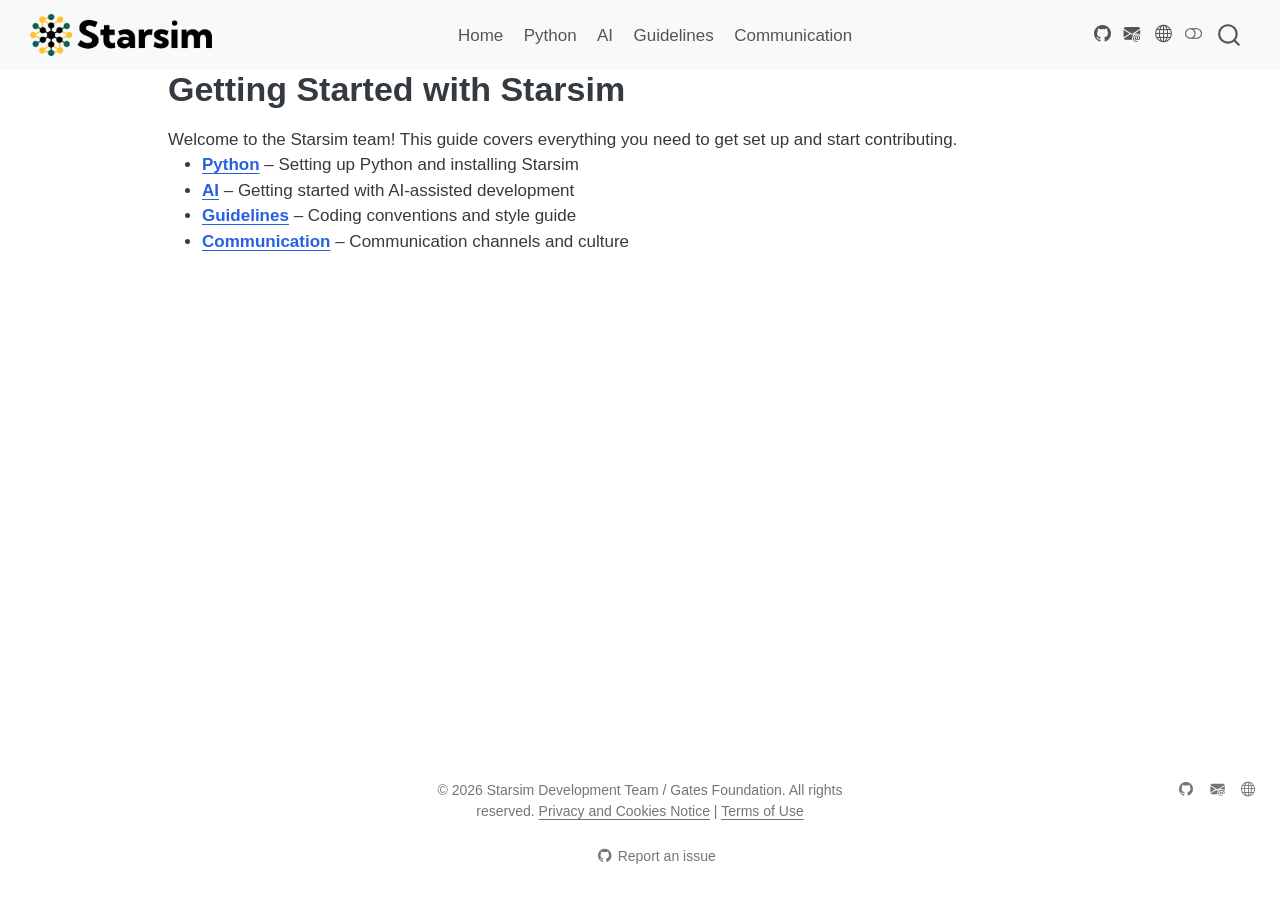
==== index.html @ bd4dba7e "Built site for gh-pages" ====
<!DOCTYPE html>
<html xmlns="http://www.w3.org/1999/xhtml" lang="en" xml:lang="en"><head>

<meta charset="utf-8">
<meta name="generator" content="quarto-1.6.42">

<meta name="viewport" content="width=device-width, initial-scale=1.0, user-scalable=yes">


<title>Getting Started with Starsim</title>
<style>
code{white-space: pre-wrap;}
span.smallcaps{font-variant: small-caps;}
div.columns{display: flex; gap: min(4vw, 1.5em);}
div.column{flex: auto; overflow-x: auto;}
div.hanging-indent{margin-left: 1.5em; text-indent: -1.5em;}
ul.task-list{list-style: none;}
ul.task-list li input[type="checkbox"] {
  width: 0.8em;
  margin: 0 0.8em 0.2em -1em; /* quarto-specific, see https://github.com/quarto-dev/quarto-cli/issues/4556 */ 
  vertical-align: middle;
}
</style>


<script src="site_libs/quarto-nav/quarto-nav.js"></script>
<script src="site_libs/quarto-nav/headroom.min.js"></script>
<script src="site_libs/clipboard/clipboard.min.js"></script>
<script src="site_libs/quarto-search/autocomplete.umd.js"></script>
<script src="site_libs/quarto-search/fuse.min.js"></script>
<script src="site_libs/quarto-search/quarto-search.js"></script>
<meta name="quarto:offset" content="./">
<link href=".//assets/favicon.ico" rel="icon">
<script src="site_libs/quarto-html/quarto.js"></script>
<script src="site_libs/quarto-html/popper.min.js"></script>
<script src="site_libs/quarto-html/tippy.umd.min.js"></script>
<script src="site_libs/quarto-html/anchor.min.js"></script>
<link href="site_libs/quarto-html/tippy.css" rel="stylesheet">
<link href="site_libs/quarto-html/quarto-syntax-highlighting-de84f8d6bb715db06a919283c2d1e787.css" rel="stylesheet" class="quarto-color-scheme" id="quarto-text-highlighting-styles">
<link href="site_libs/quarto-html/quarto-syntax-highlighting-dark-9a023c9ade86a60361e96e3e3f11bc54.css" rel="prefetch" class="quarto-color-scheme quarto-color-alternate" id="quarto-text-highlighting-styles">
<script src="site_libs/bootstrap/bootstrap.min.js"></script>
<link href="site_libs/bootstrap/bootstrap-icons.css" rel="stylesheet">
<link href="site_libs/bootstrap/bootstrap-59543038ce2dbea0d2434f74fa4d1829.min.css" rel="stylesheet" append-hash="true" class="quarto-color-scheme" id="quarto-bootstrap" data-mode="light">
<link href="site_libs/bootstrap/bootstrap-dark-7ea877b0c499ea30230d408925a201b3.min.css" rel="prefetch" append-hash="true" class="quarto-color-scheme quarto-color-alternate" id="quarto-bootstrap" data-mode="dark">
<script id="quarto-search-options" type="application/json">{
  "location": "navbar",
  "copy-button": false,
  "collapse-after": 3,
  "panel-placement": "end",
  "type": "overlay",
  "limit": 50,
  "keyboard-shortcut": [
    "f",
    "/",
    "s"
  ],
  "language": {
    "search-no-results-text": "No results",
    "search-matching-documents-text": "matching documents",
    "search-copy-link-title": "Copy link to search",
    "search-hide-matches-text": "Hide additional matches",
    "search-more-match-text": "more match in this document",
    "search-more-matches-text": "more matches in this document",
    "search-clear-button-title": "Clear",
    "search-text-placeholder": "",
    "search-detached-cancel-button-title": "Cancel",
    "search-submit-button-title": "Submit",
    "search-label": "Search"
  }
}</script>


<link rel="stylesheet" href="assets/styles.css">
</head>

<body class="nav-fixed">

<div id="quarto-search-results"></div>
  <header id="quarto-header" class="headroom fixed-top">
    <nav class="navbar navbar-expand-lg " data-bs-theme="dark">
      <div class="navbar-container container-fluid">
      <div class="navbar-brand-container mx-auto">
    <a href="./index.html" class="navbar-brand navbar-brand-logo">
    <img src="./assets/starsim-logo.png" alt="" class="navbar-logo">
    </a>
  </div>
            <div id="quarto-search" class="" title="Search"></div>
          <button class="navbar-toggler" type="button" data-bs-toggle="collapse" data-bs-target="#navbarCollapse" aria-controls="navbarCollapse" role="menu" aria-expanded="false" aria-label="Toggle navigation" onclick="if (window.quartoToggleHeadroom) { window.quartoToggleHeadroom(); }">
  <span class="navbar-toggler-icon"></span>
</button>
          <div class="collapse navbar-collapse" id="navbarCollapse">
            <ul class="navbar-nav navbar-nav-scroll me-auto">
  <li class="nav-item">
    <a class="nav-link" href="./index.html"> 
<span class="menu-text">Home</span></a>
  </li>  
  <li class="nav-item">
    <a class="nav-link" href="./python.html"> 
<span class="menu-text">Python</span></a>
  </li>  
  <li class="nav-item">
    <a class="nav-link" href="./ai.html"> 
<span class="menu-text">AI</span></a>
  </li>  
  <li class="nav-item">
    <a class="nav-link" href="./guidelines.html"> 
<span class="menu-text">Guidelines</span></a>
  </li>  
  <li class="nav-item">
    <a class="nav-link" href="./comms.html"> 
<span class="menu-text">Communication</span></a>
  </li>  
</ul>
          </div> <!-- /navcollapse -->
            <div class="quarto-navbar-tools tools-wide">
    <a href="https://github.com/starsimhub/getting-started" title="" class="quarto-navigation-tool px-1" aria-label=""><i class="bi bi-github"></i></a>
    <a href="mailto:info@starsim.org" title="" class="quarto-navigation-tool px-1" aria-label=""><i class="bi bi-envelope-at-fill"></i></a>
    <a href="https://starsim.org" title="" class="quarto-navigation-tool px-1" aria-label=""><i class="bi bi-globe"></i></a>
  <a href="" class="quarto-color-scheme-toggle quarto-navigation-tool  px-1" onclick="window.quartoToggleColorScheme(); return false;" title="Toggle dark mode"><i class="bi"></i></a>
</div>
      </div> <!-- /container-fluid -->
    </nav>
</header>
<!-- content -->
<div id="quarto-content" class="quarto-container page-columns page-rows-contents page-layout-article page-navbar">
<!-- sidebar -->
<!-- margin-sidebar -->
    <div id="quarto-margin-sidebar" class="sidebar margin-sidebar zindex-bottom">
        
    </div>
<!-- main -->
<main class="content" id="quarto-document-content">

<header id="title-block-header" class="quarto-title-block default">
<div class="quarto-title">
<h1 class="title">Getting Started with Starsim</h1>
</div>



<div class="quarto-title-meta">

    
  
    
  </div>
  


</header>


<p>Welcome to the Starsim team! This guide covers everything you need to get set up and start contributing.</p>
<ul>
<li><a href="./python.html"><strong>Python</strong></a> – Setting up Python and installing Starsim</li>
<li><a href="./ai.html"><strong>AI</strong></a> – Getting started with AI-assisted development</li>
<li><a href="./guidelines.html"><strong>Guidelines</strong></a> – Coding conventions and style guide</li>
<li><a href="./comms.html"><strong>Communication</strong></a> – Communication channels and culture</li>
</ul>



</main> <!-- /main -->
<script id="quarto-html-after-body" type="application/javascript">
window.document.addEventListener("DOMContentLoaded", function (event) {
  const toggleBodyColorMode = (bsSheetEl) => {
    const mode = bsSheetEl.getAttribute("data-mode");
    const bodyEl = window.document.querySelector("body");
    if (mode === "dark") {
      bodyEl.classList.add("quarto-dark");
      bodyEl.classList.remove("quarto-light");
    } else {
      bodyEl.classList.add("quarto-light");
      bodyEl.classList.remove("quarto-dark");
    }
  }
  const toggleBodyColorPrimary = () => {
    const bsSheetEl = window.document.querySelector("link#quarto-bootstrap");
    if (bsSheetEl) {
      toggleBodyColorMode(bsSheetEl);
    }
  }
  toggleBodyColorPrimary();  
  const disableStylesheet = (stylesheets) => {
    for (let i=0; i < stylesheets.length; i++) {
      const stylesheet = stylesheets[i];
      stylesheet.rel = 'prefetch';
    }
  }
  const enableStylesheet = (stylesheets) => {
    for (let i=0; i < stylesheets.length; i++) {
      const stylesheet = stylesheets[i];
      stylesheet.rel = 'stylesheet';
    }
  }
  const manageTransitions = (selector, allowTransitions) => {
    const els = window.document.querySelectorAll(selector);
    for (let i=0; i < els.length; i++) {
      const el = els[i];
      if (allowTransitions) {
        el.classList.remove('notransition');
      } else {
        el.classList.add('notransition');
      }
    }
  }
  const toggleGiscusIfUsed = (isAlternate, darkModeDefault) => {
    const baseTheme = document.querySelector('#giscus-base-theme')?.value ?? 'light';
    const alternateTheme = document.querySelector('#giscus-alt-theme')?.value ?? 'dark';
    let newTheme = '';
    if(darkModeDefault) {
      newTheme = isAlternate ? baseTheme : alternateTheme;
    } else {
      newTheme = isAlternate ? alternateTheme : baseTheme;
    }
    const changeGiscusTheme = () => {
      // From: https://github.com/giscus/giscus/issues/336
      const sendMessage = (message) => {
        const iframe = document.querySelector('iframe.giscus-frame');
        if (!iframe) return;
        iframe.contentWindow.postMessage({ giscus: message }, 'https://giscus.app');
      }
      sendMessage({
        setConfig: {
          theme: newTheme
        }
      });
    }
    const isGiscussLoaded = window.document.querySelector('iframe.giscus-frame') !== null;
    if (isGiscussLoaded) {
      changeGiscusTheme();
    }
  }
  const toggleColorMode = (alternate) => {
    // Switch the stylesheets
    const alternateStylesheets = window.document.querySelectorAll('link.quarto-color-scheme.quarto-color-alternate');
    manageTransitions('#quarto-margin-sidebar .nav-link', false);
    if (alternate) {
      enableStylesheet(alternateStylesheets);
      for (const sheetNode of alternateStylesheets) {
        if (sheetNode.id === "quarto-bootstrap") {
          toggleBodyColorMode(sheetNode);
        }
      }
    } else {
      disableStylesheet(alternateStylesheets);
      toggleBodyColorPrimary();
    }
    manageTransitions('#quarto-margin-sidebar .nav-link', true);
    // Switch the toggles
    const toggles = window.document.querySelectorAll('.quarto-color-scheme-toggle');
    for (let i=0; i < toggles.length; i++) {
      const toggle = toggles[i];
      if (toggle) {
        if (alternate) {
          toggle.classList.add("alternate");     
        } else {
          toggle.classList.remove("alternate");
        }
      }
    }
    // Hack to workaround the fact that safari doesn't
    // properly recolor the scrollbar when toggling (#1455)
    if (navigator.userAgent.indexOf('Safari') > 0 && navigator.userAgent.indexOf('Chrome') == -1) {
      manageTransitions("body", false);
      window.scrollTo(0, 1);
      setTimeout(() => {
        window.scrollTo(0, 0);
        manageTransitions("body", true);
      }, 40);  
    }
  }
  const isFileUrl = () => { 
    return window.location.protocol === 'file:';
  }
  const hasAlternateSentinel = () => {  
    let styleSentinel = getColorSchemeSentinel();
    if (styleSentinel !== null) {
      return styleSentinel === "alternate";
    } else {
      return false;
    }
  }
  const setStyleSentinel = (alternate) => {
    const value = alternate ? "alternate" : "default";
    if (!isFileUrl()) {
      window.localStorage.setItem("quarto-color-scheme", value);
    } else {
      localAlternateSentinel = value;
    }
  }
  const getColorSchemeSentinel = () => {
    if (!isFileUrl()) {
      const storageValue = window.localStorage.getItem("quarto-color-scheme");
      return storageValue != null ? storageValue : localAlternateSentinel;
    } else {
      return localAlternateSentinel;
    }
  }
  const darkModeDefault = false;
  let localAlternateSentinel = darkModeDefault ? 'alternate' : 'default';
  // Dark / light mode switch
  window.quartoToggleColorScheme = () => {
    // Read the current dark / light value 
    let toAlternate = !hasAlternateSentinel();
    toggleColorMode(toAlternate);
    setStyleSentinel(toAlternate);
    toggleGiscusIfUsed(toAlternate, darkModeDefault);
  };
  // Ensure there is a toggle, if there isn't float one in the top right
  if (window.document.querySelector('.quarto-color-scheme-toggle') === null) {
    const a = window.document.createElement('a');
    a.classList.add('top-right');
    a.classList.add('quarto-color-scheme-toggle');
    a.href = "";
    a.onclick = function() { try { window.quartoToggleColorScheme(); } catch {} return false; };
    const i = window.document.createElement("i");
    i.classList.add('bi');
    a.appendChild(i);
    window.document.body.appendChild(a);
  }
  // Switch to dark mode if need be
  if (hasAlternateSentinel()) {
    toggleColorMode(true);
  } else {
    toggleColorMode(false);
  }
  const icon = "";
  const anchorJS = new window.AnchorJS();
  anchorJS.options = {
    placement: 'right',
    icon: icon
  };
  anchorJS.add('.anchored');
  const isCodeAnnotation = (el) => {
    for (const clz of el.classList) {
      if (clz.startsWith('code-annotation-')) {                     
        return true;
      }
    }
    return false;
  }
  const onCopySuccess = function(e) {
    // button target
    const button = e.trigger;
    // don't keep focus
    button.blur();
    // flash "checked"
    button.classList.add('code-copy-button-checked');
    var currentTitle = button.getAttribute("title");
    button.setAttribute("title", "Copied!");
    let tooltip;
    if (window.bootstrap) {
      button.setAttribute("data-bs-toggle", "tooltip");
      button.setAttribute("data-bs-placement", "left");
      button.setAttribute("data-bs-title", "Copied!");
      tooltip = new bootstrap.Tooltip(button, 
        { trigger: "manual", 
          customClass: "code-copy-button-tooltip",
          offset: [0, -8]});
      tooltip.show();    
    }
    setTimeout(function() {
      if (tooltip) {
        tooltip.hide();
        button.removeAttribute("data-bs-title");
        button.removeAttribute("data-bs-toggle");
        button.removeAttribute("data-bs-placement");
      }
      button.setAttribute("title", currentTitle);
      button.classList.remove('code-copy-button-checked');
    }, 1000);
    // clear code selection
    e.clearSelection();
  }
  const getTextToCopy = function(trigger) {
      const codeEl = trigger.previousElementSibling.cloneNode(true);
      for (const childEl of codeEl.children) {
        if (isCodeAnnotation(childEl)) {
          childEl.remove();
        }
      }
      return codeEl.innerText;
  }
  const clipboard = new window.ClipboardJS('.code-copy-button:not([data-in-quarto-modal])', {
    text: getTextToCopy
  });
  clipboard.on('success', onCopySuccess);
  if (window.document.getElementById('quarto-embedded-source-code-modal')) {
    const clipboardModal = new window.ClipboardJS('.code-copy-button[data-in-quarto-modal]', {
      text: getTextToCopy,
      container: window.document.getElementById('quarto-embedded-source-code-modal')
    });
    clipboardModal.on('success', onCopySuccess);
  }
    var localhostRegex = new RegExp(/^(?:http|https):\/\/localhost\:?[0-9]*\//);
    var mailtoRegex = new RegExp(/^mailto:/);
      var filterRegex = new RegExp('/' + window.location.host + '/');
    var isInternal = (href) => {
        return filterRegex.test(href) || localhostRegex.test(href) || mailtoRegex.test(href);
    }
    // Inspect non-navigation links and adorn them if external
 	var links = window.document.querySelectorAll('a[href]:not(.nav-link):not(.navbar-brand):not(.toc-action):not(.sidebar-link):not(.sidebar-item-toggle):not(.pagination-link):not(.no-external):not([aria-hidden]):not(.dropdown-item):not(.quarto-navigation-tool):not(.about-link)');
    for (var i=0; i<links.length; i++) {
      const link = links[i];
      if (!isInternal(link.href)) {
        // undo the damage that might have been done by quarto-nav.js in the case of
        // links that we want to consider external
        if (link.dataset.originalHref !== undefined) {
          link.href = link.dataset.originalHref;
        }
      }
    }
  function tippyHover(el, contentFn, onTriggerFn, onUntriggerFn) {
    const config = {
      allowHTML: true,
      maxWidth: 500,
      delay: 100,
      arrow: false,
      appendTo: function(el) {
          return el.parentElement;
      },
      interactive: true,
      interactiveBorder: 10,
      theme: 'quarto',
      placement: 'bottom-start',
    };
    if (contentFn) {
      config.content = contentFn;
    }
    if (onTriggerFn) {
      config.onTrigger = onTriggerFn;
    }
    if (onUntriggerFn) {
      config.onUntrigger = onUntriggerFn;
    }
    window.tippy(el, config); 
  }
  const noterefs = window.document.querySelectorAll('a[role="doc-noteref"]');
  for (var i=0; i<noterefs.length; i++) {
    const ref = noterefs[i];
    tippyHover(ref, function() {
      // use id or data attribute instead here
      let href = ref.getAttribute('data-footnote-href') || ref.getAttribute('href');
      try { href = new URL(href).hash; } catch {}
      const id = href.replace(/^#\/?/, "");
      const note = window.document.getElementById(id);
      if (note) {
        return note.innerHTML;
      } else {
        return "";
      }
    });
  }
  const xrefs = window.document.querySelectorAll('a.quarto-xref');
  const processXRef = (id, note) => {
    // Strip column container classes
    const stripColumnClz = (el) => {
      el.classList.remove("page-full", "page-columns");
      if (el.children) {
        for (const child of el.children) {
          stripColumnClz(child);
        }
      }
    }
    stripColumnClz(note)
    if (id === null || id.startsWith('sec-')) {
      // Special case sections, only their first couple elements
      const container = document.createElement("div");
      if (note.children && note.children.length > 2) {
        container.appendChild(note.children[0].cloneNode(true));
        for (let i = 1; i < note.children.length; i++) {
          const child = note.children[i];
          if (child.tagName === "P" && child.innerText === "") {
            continue;
          } else {
            container.appendChild(child.cloneNode(true));
            break;
          }
        }
        if (window.Quarto?.typesetMath) {
          window.Quarto.typesetMath(container);
        }
        return container.innerHTML
      } else {
        if (window.Quarto?.typesetMath) {
          window.Quarto.typesetMath(note);
        }
        return note.innerHTML;
      }
    } else {
      // Remove any anchor links if they are present
      const anchorLink = note.querySelector('a.anchorjs-link');
      if (anchorLink) {
        anchorLink.remove();
      }
      if (window.Quarto?.typesetMath) {
        window.Quarto.typesetMath(note);
      }
      if (note.classList.contains("callout")) {
        return note.outerHTML;
      } else {
        return note.innerHTML;
      }
    }
  }
  for (var i=0; i<xrefs.length; i++) {
    const xref = xrefs[i];
    tippyHover(xref, undefined, function(instance) {
      instance.disable();
      let url = xref.getAttribute('href');
      let hash = undefined; 
      if (url.startsWith('#')) {
        hash = url;
      } else {
        try { hash = new URL(url).hash; } catch {}
      }
      if (hash) {
        const id = hash.replace(/^#\/?/, "");
        const note = window.document.getElementById(id);
        if (note !== null) {
          try {
            const html = processXRef(id, note.cloneNode(true));
            instance.setContent(html);
          } finally {
            instance.enable();
            instance.show();
          }
        } else {
          // See if we can fetch this
          fetch(url.split('#')[0])
          .then(res => res.text())
          .then(html => {
            const parser = new DOMParser();
            const htmlDoc = parser.parseFromString(html, "text/html");
            const note = htmlDoc.getElementById(id);
            if (note !== null) {
              const html = processXRef(id, note);
              instance.setContent(html);
            } 
          }).finally(() => {
            instance.enable();
            instance.show();
          });
        }
      } else {
        // See if we can fetch a full url (with no hash to target)
        // This is a special case and we should probably do some content thinning / targeting
        fetch(url)
        .then(res => res.text())
        .then(html => {
          const parser = new DOMParser();
          const htmlDoc = parser.parseFromString(html, "text/html");
          const note = htmlDoc.querySelector('main.content');
          if (note !== null) {
            // This should only happen for chapter cross references
            // (since there is no id in the URL)
            // remove the first header
            if (note.children.length > 0 && note.children[0].tagName === "HEADER") {
              note.children[0].remove();
            }
            const html = processXRef(null, note);
            instance.setContent(html);
          } 
        }).finally(() => {
          instance.enable();
          instance.show();
        });
      }
    }, function(instance) {
    });
  }
      let selectedAnnoteEl;
      const selectorForAnnotation = ( cell, annotation) => {
        let cellAttr = 'data-code-cell="' + cell + '"';
        let lineAttr = 'data-code-annotation="' +  annotation + '"';
        const selector = 'span[' + cellAttr + '][' + lineAttr + ']';
        return selector;
      }
      const selectCodeLines = (annoteEl) => {
        const doc = window.document;
        const targetCell = annoteEl.getAttribute("data-target-cell");
        const targetAnnotation = annoteEl.getAttribute("data-target-annotation");
        const annoteSpan = window.document.querySelector(selectorForAnnotation(targetCell, targetAnnotation));
        const lines = annoteSpan.getAttribute("data-code-lines").split(",");
        const lineIds = lines.map((line) => {
          return targetCell + "-" + line;
        })
        let top = null;
        let height = null;
        let parent = null;
        if (lineIds.length > 0) {
            //compute the position of the single el (top and bottom and make a div)
            const el = window.document.getElementById(lineIds[0]);
            top = el.offsetTop;
            height = el.offsetHeight;
            parent = el.parentElement.parentElement;
          if (lineIds.length > 1) {
            const lastEl = window.document.getElementById(lineIds[lineIds.length - 1]);
            const bottom = lastEl.offsetTop + lastEl.offsetHeight;
            height = bottom - top;
          }
          if (top !== null && height !== null && parent !== null) {
            // cook up a div (if necessary) and position it 
            let div = window.document.getElementById("code-annotation-line-highlight");
            if (div === null) {
              div = window.document.createElement("div");
              div.setAttribute("id", "code-annotation-line-highlight");
              div.style.position = 'absolute';
              parent.appendChild(div);
            }
            div.style.top = top - 2 + "px";
            div.style.height = height + 4 + "px";
            div.style.left = 0;
            let gutterDiv = window.document.getElementById("code-annotation-line-highlight-gutter");
            if (gutterDiv === null) {
              gutterDiv = window.document.createElement("div");
              gutterDiv.setAttribute("id", "code-annotation-line-highlight-gutter");
              gutterDiv.style.position = 'absolute';
              const codeCell = window.document.getElementById(targetCell);
              const gutter = codeCell.querySelector('.code-annotation-gutter');
              gutter.appendChild(gutterDiv);
            }
            gutterDiv.style.top = top - 2 + "px";
            gutterDiv.style.height = height + 4 + "px";
          }
          selectedAnnoteEl = annoteEl;
        }
      };
      const unselectCodeLines = () => {
        const elementsIds = ["code-annotation-line-highlight", "code-annotation-line-highlight-gutter"];
        elementsIds.forEach((elId) => {
          const div = window.document.getElementById(elId);
          if (div) {
            div.remove();
          }
        });
        selectedAnnoteEl = undefined;
      };
        // Handle positioning of the toggle
    window.addEventListener(
      "resize",
      throttle(() => {
        elRect = undefined;
        if (selectedAnnoteEl) {
          selectCodeLines(selectedAnnoteEl);
        }
      }, 10)
    );
    function throttle(fn, ms) {
    let throttle = false;
    let timer;
      return (...args) => {
        if(!throttle) { // first call gets through
            fn.apply(this, args);
            throttle = true;
        } else { // all the others get throttled
            if(timer) clearTimeout(timer); // cancel #2
            timer = setTimeout(() => {
              fn.apply(this, args);
              timer = throttle = false;
            }, ms);
        }
      };
    }
      // Attach click handler to the DT
      const annoteDls = window.document.querySelectorAll('dt[data-target-cell]');
      for (const annoteDlNode of annoteDls) {
        annoteDlNode.addEventListener('click', (event) => {
          const clickedEl = event.target;
          if (clickedEl !== selectedAnnoteEl) {
            unselectCodeLines();
            const activeEl = window.document.querySelector('dt[data-target-cell].code-annotation-active');
            if (activeEl) {
              activeEl.classList.remove('code-annotation-active');
            }
            selectCodeLines(clickedEl);
            clickedEl.classList.add('code-annotation-active');
          } else {
            // Unselect the line
            unselectCodeLines();
            clickedEl.classList.remove('code-annotation-active');
          }
        });
      }
  const findCites = (el) => {
    const parentEl = el.parentElement;
    if (parentEl) {
      const cites = parentEl.dataset.cites;
      if (cites) {
        return {
          el,
          cites: cites.split(' ')
        };
      } else {
        return findCites(el.parentElement)
      }
    } else {
      return undefined;
    }
  };
  var bibliorefs = window.document.querySelectorAll('a[role="doc-biblioref"]');
  for (var i=0; i<bibliorefs.length; i++) {
    const ref = bibliorefs[i];
    const citeInfo = findCites(ref);
    if (citeInfo) {
      tippyHover(citeInfo.el, function() {
        var popup = window.document.createElement('div');
        citeInfo.cites.forEach(function(cite) {
          var citeDiv = window.document.createElement('div');
          citeDiv.classList.add('hanging-indent');
          citeDiv.classList.add('csl-entry');
          var biblioDiv = window.document.getElementById('ref-' + cite);
          if (biblioDiv) {
            citeDiv.innerHTML = biblioDiv.innerHTML;
          }
          popup.appendChild(citeDiv);
        });
        return popup.innerHTML;
      });
    }
  }
});
</script>
</div> <!-- /content -->
<footer class="footer">
  <div class="nav-footer">
    <div class="nav-footer-left">
      &nbsp;
    </div>   
    <div class="nav-footer-center">
<p>© 2026 Starsim Development Team / Gates Foundation. All rights reserved. <a href="https://www.gatesfoundation.org/Privacy-and-Cookies-Notice">Privacy and Cookies Notice</a> | <a href="https://www.gatesfoundation.org/Terms-of-Use">Terms of Use</a></p>
<div class="toc-actions"><ul><li><a href="https://github.com/starsimhub/getting-started/issues/new" class="toc-action"><i class="bi bi-github"></i>Report an issue</a></li></ul></div></div>
    <div class="nav-footer-right">
      <ul class="footer-items list-unstyled">
    <li class="nav-item compact">
    <a class="nav-link" href="https://github.com/starsimhub/getting-started">
      <i class="bi bi-github" role="img" aria-label="GitHub">
</i> 
    </a>
  </li>  
    <li class="nav-item compact">
    <a class="nav-link" href="mailto:info@starsim.org">
      <i class="bi bi-envelope-at-fill" role="img">
</i> 
    </a>
  </li>  
    <li class="nav-item compact">
    <a class="nav-link" href="https://starsim.org/">
      <i class="bi bi-globe" role="img">
</i> 
    </a>
  </li>  
</ul>
    </div>
  </div>
</footer>




</body></html>
---- site_libs/quarto-html/tippy.css ----
.tippy-box[data-animation=fade][data-state=hidden]{opacity:0}[data-tippy-root]{max-width:calc(100vw - 10px)}.tippy-box{position:relative;background-color:#333;color:#fff;border-radius:4px;font-size:14px;line-height:1.4;white-space:normal;outline:0;transition-property:transform,visibility,opacity}.tippy-box[data-placement^=top]>.tippy-arrow{bottom:0}.tippy-box[data-placement^=top]>.tippy-arrow:before{bottom:-7px;left:0;border-width:8px 8px 0;border-top-color:initial;transform-origin:center top}.tippy-box[data-placement^=bottom]>.tippy-arrow{top:0}.tippy-box[data-placement^=bottom]>.tippy-arrow:before{top:-7px;left:0;border-width:0 8px 8px;border-bottom-color:initial;transform-origin:center bottom}.tippy-box[data-placement^=left]>.tippy-arrow{right:0}.tippy-box[data-placement^=left]>.tippy-arrow:before{border-width:8px 0 8px 8px;border-left-color:initial;right:-7px;transform-origin:center left}.tippy-box[data-placement^=right]>.tippy-arrow{left:0}.tippy-box[data-placement^=right]>.tippy-arrow:before{left:-7px;border-width:8px 8px 8px 0;border-right-color:initial;transform-origin:center right}.tippy-box[data-inertia][data-state=visible]{transition-timing-function:cubic-bezier(.54,1.5,.38,1.11)}.tippy-arrow{width:16px;height:16px;color:#333}.tippy-arrow:before{content:"";position:absolute;border-color:transparent;border-style:solid}.tippy-content{position:relative;padding:5px 9px;z-index:1}
---- site_libs/quarto-html/quarto-syntax-highlighting-de84f8d6bb715db06a919283c2d1e787.css ----
/* quarto syntax highlight colors */
:root {
  --quarto-hl-al-color: #ff5555;
  --quarto-hl-an-color: #6a737d;
  --quarto-hl-at-color: #d73a49;
  --quarto-hl-bn-color: #005cc5;
  --quarto-hl-bu-color: #d73a49;
  --quarto-hl-ch-color: #032f62;
  --quarto-hl-co-color: #6a737d;
  --quarto-hl-cv-color: #6a737d;
  --quarto-hl-cn-color: #005cc5;
  --quarto-hl-cf-color: #d73a49;
  --quarto-hl-dt-color: #d73a49;
  --quarto-hl-dv-color: #005cc5;
  --quarto-hl-do-color: #6a737d;
  --quarto-hl-er-color: #ff5555;
  --quarto-hl-ex-color: #d73a49;
  --quarto-hl-fl-color: #005cc5;
  --quarto-hl-fu-color: #6f42c1;
  --quarto-hl-im-color: #032f62;
  --quarto-hl-in-color: #6a737d;
  --quarto-hl-kw-color: #d73a49;
  --quarto-hl-op-color: #24292e;
  --quarto-hl-pp-color: #d73a49;
  --quarto-hl-re-color: #6a737d;
  --quarto-hl-sc-color: #005cc5;
  --quarto-hl-ss-color: #032f62;
  --quarto-hl-st-color: #032f62;
  --quarto-hl-va-color: #e36209;
  --quarto-hl-vs-color: #032f62;
  --quarto-hl-wa-color: #ff5555;
}

/* other quarto variables */
:root {
  --quarto-font-monospace: SFMono-Regular, Menlo, Monaco, Consolas, "Liberation Mono", "Courier New", monospace;
}

code span.al {
  font-weight: bold;
  color: #ff5555;
}

code span.an {
  color: #6a737d;
}

code span.at {
  color: #d73a49;
}

code span.bn {
  color: #005cc5;
}

code span.bu {
  color: #d73a49;
}

code span.ch {
  color: #032f62;
}

code span.co {
  color: #6a737d;
}

code span.cv {
  color: #6a737d;
}

code span.cn {
  color: #005cc5;
}

code span.cf {
  color: #d73a49;
}

code span.dt {
  color: #d73a49;
}

code span.dv {
  color: #005cc5;
}

code span.do {
  color: #6a737d;
}

code span.er {
  color: #ff5555;
  text-decoration: underline;
}

code span.ex {
  font-weight: bold;
  color: #d73a49;
}

code span.fl {
  color: #005cc5;
}

code span.fu {
  color: #6f42c1;
}

code span.im {
  color: #032f62;
}

code span.in {
  color: #6a737d;
}

code span.kw {
  color: #d73a49;
}

pre > code.sourceCode > span {
  color: #24292e;
}

code span {
  color: #24292e;
}

code.sourceCode > span {
  color: #24292e;
}

div.sourceCode,
div.sourceCode pre.sourceCode {
  color: #24292e;
}

code span.op {
  color: #24292e;
}

code span.pp {
  color: #d73a49;
}

code span.re {
  color: #6a737d;
}

code span.sc {
  color: #005cc5;
}

code span.ss {
  color: #032f62;
}

code span.st {
  color: #032f62;
}

code span.va {
  color: #e36209;
}

code span.vs {
  color: #032f62;
}

code span.wa {
  color: #ff5555;
}

.prevent-inlining {
  content: "</";
}

/*# sourceMappingURL=5958b9b1823138480980a6d9d826fad2.css.map */
---- site_libs/quarto-html/quarto-syntax-highlighting-dark-9a023c9ade86a60361e96e3e3f11bc54.css ----
/* quarto syntax highlight colors */
:root {
  --quarto-hl-al-color: #ff5555;
  --quarto-hl-an-color: #6a737d;
  --quarto-hl-at-color: #f97583;
  --quarto-hl-bn-color: #79b8ff;
  --quarto-hl-bu-color: #f97583;
  --quarto-hl-ch-color: #9ecbff;
  --quarto-hl-co-color: #6a737d;
  --quarto-hl-cv-color: #6a737d;
  --quarto-hl-cn-color: #79b8ff;
  --quarto-hl-cf-color: #f97583;
  --quarto-hl-dt-color: #f97583;
  --quarto-hl-dv-color: #79b8ff;
  --quarto-hl-do-color: #6a737d;
  --quarto-hl-er-color: #ff5555;
  --quarto-hl-ex-color: #f97583;
  --quarto-hl-fl-color: #79b8ff;
  --quarto-hl-fu-color: #b392f0;
  --quarto-hl-im-color: #9ecbff;
  --quarto-hl-in-color: #6a737d;
  --quarto-hl-kw-color: #f97583;
  --quarto-hl-op-color: #e1e4e8;
  --quarto-hl-pp-color: #f97583;
  --quarto-hl-re-color: #6a737d;
  --quarto-hl-sc-color: #79b8ff;
  --quarto-hl-ss-color: #9ecbff;
  --quarto-hl-st-color: #9ecbff;
  --quarto-hl-va-color: #ffab70;
  --quarto-hl-vs-color: #9ecbff;
  --quarto-hl-wa-color: #ff5555;
}

/* other quarto variables */
:root {
  --quarto-font-monospace: SFMono-Regular, Menlo, Monaco, Consolas, "Liberation Mono", "Courier New", monospace;
}

code span.al {
  font-weight: bold;
  color: #ff5555;
}

code span.an {
  color: #6a737d;
}

code span.at {
  color: #f97583;
}

code span.bn {
  color: #79b8ff;
}

code span.bu {
  color: #f97583;
}

code span.ch {
  color: #9ecbff;
}

code span.co {
  color: #6a737d;
}

code span.cv {
  color: #6a737d;
}

code span.cn {
  color: #79b8ff;
}

code span.cf {
  color: #f97583;
}

code span.dt {
  color: #f97583;
}

code span.dv {
  color: #79b8ff;
}

code span.do {
  color: #6a737d;
}

code span.er {
  color: #ff5555;
  text-decoration: underline;
}

code span.ex {
  font-weight: bold;
  color: #f97583;
}

code span.fl {
  color: #79b8ff;
}

code span.fu {
  color: #b392f0;
}

code span.im {
  color: #9ecbff;
}

code span.in {
  color: #6a737d;
}

code span.kw {
  color: #f97583;
}

pre > code.sourceCode > span {
  color: #e1e4e8;
}

code span {
  color: #e1e4e8;
}

code.sourceCode > span {
  color: #e1e4e8;
}

div.sourceCode,
div.sourceCode pre.sourceCode {
  color: #e1e4e8;
}

code span.op {
  color: #e1e4e8;
}

code span.pp {
  color: #f97583;
}

code span.re {
  color: #6a737d;
}

code span.sc {
  color: #79b8ff;
}

code span.ss {
  color: #9ecbff;
}

code span.st {
  color: #9ecbff;
}

code span.va {
  color: #ffab70;
}

code span.vs {
  color: #9ecbff;
}

code span.wa {
  color: #ff5555;
}

.prevent-inlining {
  content: "</";
}

/*# sourceMappingURL=8de98c2b9c397292a29b2bce9eb39a87.css.map */
---- assets/styles.css ----
/* Global font settings */
body, p {
  font-family: "Raleway", "Montserrat", "Lato", "Open Sans", sans-serif;
  font-size: 1.0em;
}

/* Prevent excessive spacing in terminal output -- need a better solution for when ansi codes are present */
pre {
  line-height: 1.2;
}

/* Do not insert a space between a paragraph and a list */
p:has(+ ul) {
  margin-bottom: 0.0em;
}

/* Quarto-specific */
.navbar-logo {
    height: 2em !important;
    max-height: none !important;
    min-height: 40px !important;
}

.navbar-nav {
  display: flex;
  justify-content: center;
  width: 100%;
}

#quarto-document-content {
  margin-top: 0;
  padding-top: 0 !important;
}
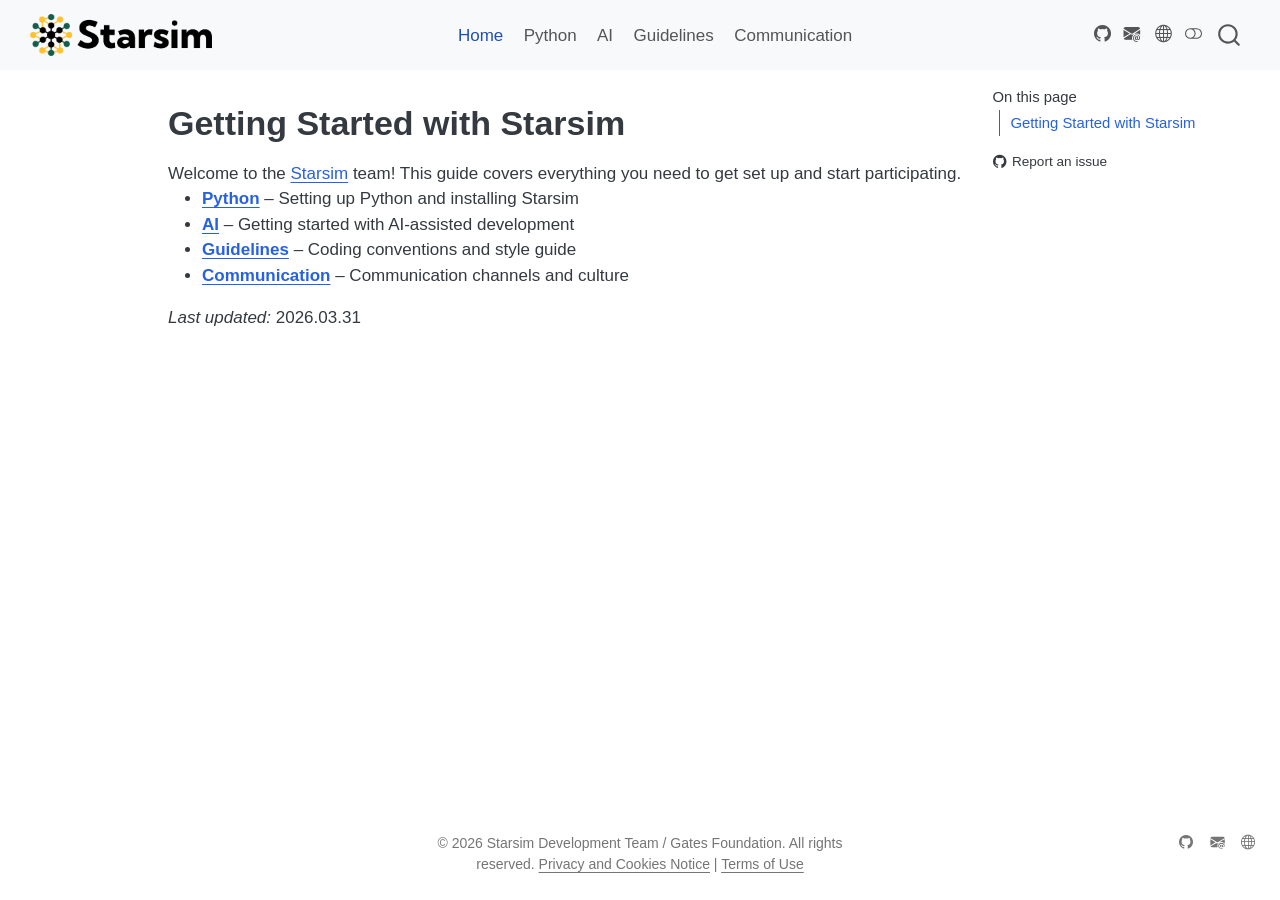
==== commit 9319b9c1: "Built site for gh-pages" ====
--- a/index.html
+++ b/index.html
@@ -7,7 +7,7 @@
 <meta name="viewport" content="width=device-width, initial-scale=1.0, user-scalable=yes">
 
 
-<title>Getting Started with Starsim</title>
+<title>Getting Started</title>
 <style>
 code{white-space: pre-wrap;}
 span.smallcaps{font-variant: small-caps;}
@@ -91,23 +91,23 @@
           <div class="collapse navbar-collapse" id="navbarCollapse">
             <ul class="navbar-nav navbar-nav-scroll me-auto">
   <li class="nav-item">
-    <a class="nav-link" href="./index.html"> 
+    <a class="nav-link active" href="./index.html" aria-current="page"> 
 <span class="menu-text">Home</span></a>
   </li>  
   <li class="nav-item">
-    <a class="nav-link" href="./python.html"> 
+    <a class="nav-link" href="./1_python.html"> 
 <span class="menu-text">Python</span></a>
   </li>  
   <li class="nav-item">
-    <a class="nav-link" href="./ai.html"> 
+    <a class="nav-link" href="./2_ai.html"> 
 <span class="menu-text">AI</span></a>
   </li>  
   <li class="nav-item">
-    <a class="nav-link" href="./guidelines.html"> 
+    <a class="nav-link" href="./3_guidelines.html"> 
 <span class="menu-text">Guidelines</span></a>
   </li>  
   <li class="nav-item">
-    <a class="nav-link" href="./comms.html"> 
+    <a class="nav-link" href="./4_comms.html"> 
 <span class="menu-text">Communication</span></a>
   </li>  
 </ul>
@@ -125,40 +125,34 @@
 <div id="quarto-content" class="quarto-container page-columns page-rows-contents page-layout-article page-navbar">
 <!-- sidebar -->
 <!-- margin-sidebar -->
-    <div id="quarto-margin-sidebar" class="sidebar margin-sidebar zindex-bottom">
-        
+    <div id="quarto-margin-sidebar" class="sidebar margin-sidebar">
+        <nav id="TOC" role="doc-toc" class="toc-active">
+    <h2 id="toc-title">On this page</h2>
+   
+  <ul>
+  <li><a href="#getting-started-with-starsim" id="toc-getting-started-with-starsim" class="nav-link active" data-scroll-target="#getting-started-with-starsim">Getting Started with Starsim</a></li>
+  </ul>
+<div class="toc-actions"><ul><li><a href="https://github.com/starsimhub/getting-started/issues/new" class="toc-action"><i class="bi bi-github"></i>Report an issue</a></li></ul></div></nav>
     </div>
 <!-- main -->
-<main class="content" id="quarto-document-content">
-
-<header id="title-block-header" class="quarto-title-block default">
-<div class="quarto-title">
-<h1 class="title">Getting Started with Starsim</h1>
-</div>
-
-
-
-<div class="quarto-title-meta">
-
-    
-  
-    
-  </div>
-  
-
-
-</header>
-
-
-<p>Welcome to the Starsim team! This guide covers everything you need to get set up and start contributing.</p>
+<main class="content" id="quarto-document-content"><header id="title-block-header" class="quarto-title-block"></header>
+
+
+
+
+<section id="getting-started-with-starsim" class="level1">
+<h1>Getting Started with Starsim</h1>
+<p>Welcome to the <a href="https://starsim.org">Starsim</a> team! This guide covers everything you need to get set up and start participating.</p>
 <ul>
-<li><a href="./python.html"><strong>Python</strong></a> – Setting up Python and installing Starsim</li>
-<li><a href="./ai.html"><strong>AI</strong></a> – Getting started with AI-assisted development</li>
-<li><a href="./guidelines.html"><strong>Guidelines</strong></a> – Coding conventions and style guide</li>
-<li><a href="./comms.html"><strong>Communication</strong></a> – Communication channels and culture</li>
+<li><a href="./1_python.html"><strong>Python</strong></a> – Setting up Python and installing Starsim</li>
+<li><a href="./2_ai.html"><strong>AI</strong></a> – Getting started with AI-assisted development</li>
+<li><a href="./3_guidelines.html"><strong>Guidelines</strong></a> – Coding conventions and style guide</li>
+<li><a href="./4_comms.html"><strong>Communication</strong></a> – Communication channels and culture</li>
 </ul>
-
-
+<p><em>Last updated:</em> 2026.03.31</p>
+
+
+</section>
 
 </main> <!-- /main -->
 <script id="quarto-html-after-body" type="application/javascript">
@@ -395,7 +389,7 @@
   }
     var localhostRegex = new RegExp(/^(?:http|https):\/\/localhost\:?[0-9]*\//);
     var mailtoRegex = new RegExp(/^mailto:/);
-      var filterRegex = new RegExp('/' + window.location.host + '/');
+      var filterRegex = new RegExp("https:\/\/starsimhub\.github\.io\/getting-started\/");
     var isInternal = (href) => {
         return filterRegex.test(href) || localhostRegex.test(href) || mailtoRegex.test(href);
     }
@@ -730,7 +724,7 @@
     </div>   
     <div class="nav-footer-center">
 <p>© 2026 Starsim Development Team / Gates Foundation. All rights reserved. <a href="https://www.gatesfoundation.org/Privacy-and-Cookies-Notice">Privacy and Cookies Notice</a> | <a href="https://www.gatesfoundation.org/Terms-of-Use">Terms of Use</a></p>
-<div class="toc-actions"><ul><li><a href="https://github.com/starsimhub/getting-started/issues/new" class="toc-action"><i class="bi bi-github"></i>Report an issue</a></li></ul></div></div>
+<div class="toc-actions d-sm-block d-md-none"><ul><li><a href="https://github.com/starsimhub/getting-started/issues/new" class="toc-action"><i class="bi bi-github"></i>Report an issue</a></li></ul></div></div>
     <div class="nav-footer-right">
       <ul class="footer-items list-unstyled">
     <li class="nav-item compact">
